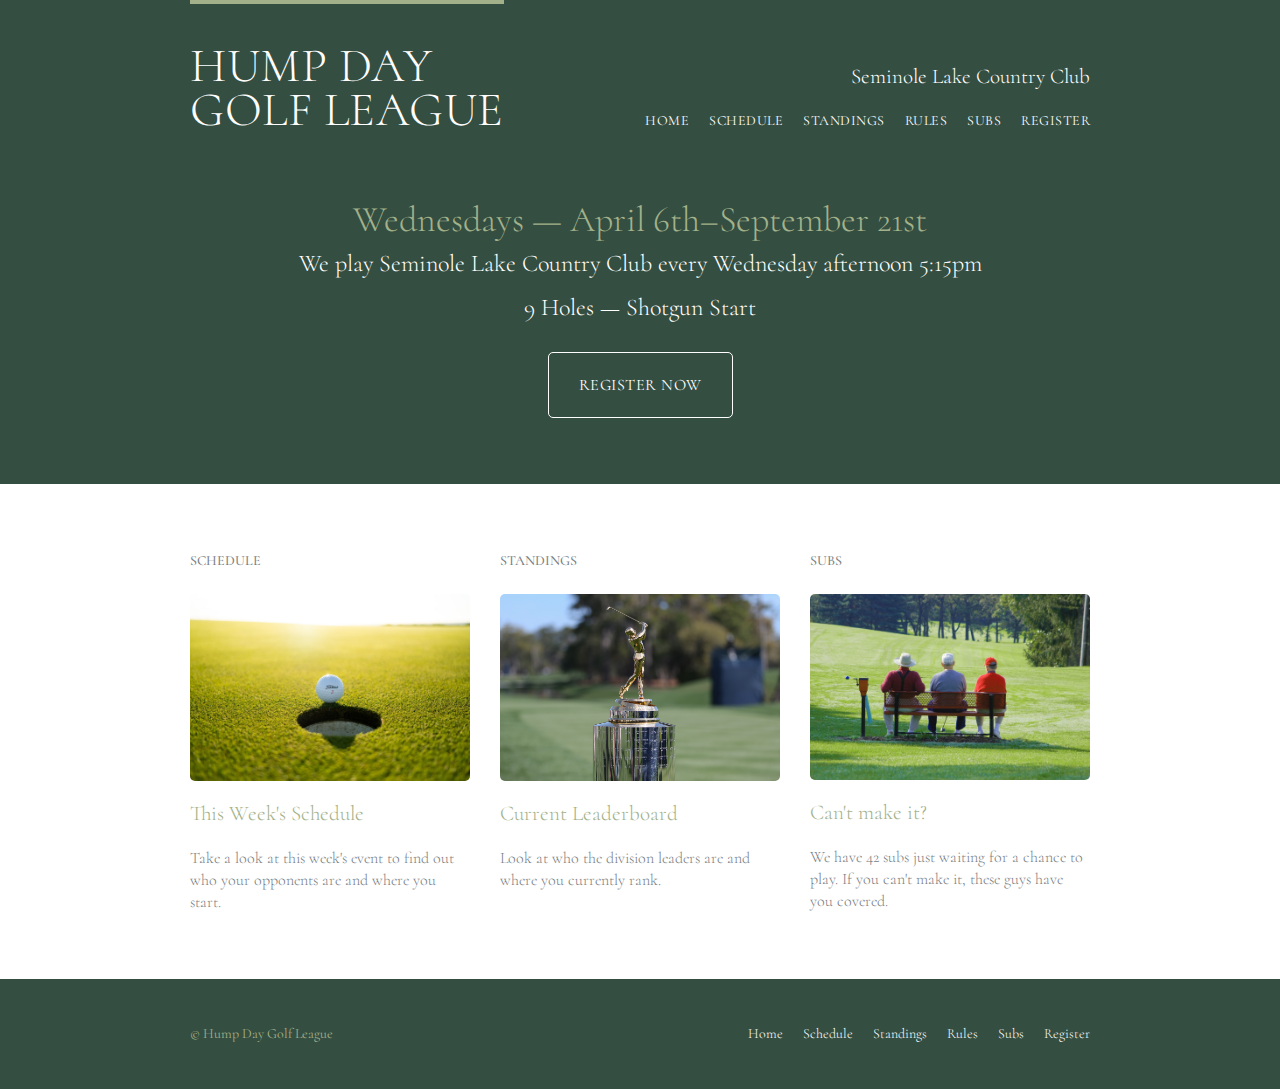
==== index.html @ 4ff3a8d1 "Removed code formatting pushed with commit 2810e1e. Reverted to formatting from initial commit e428c" ====
<!DOCTYPE html>
<html lang="en">
    <head>
        <meta charset="utf-8">
        <title>Hump Day Golf League</title>
        <link rel="stylesheet"  href="assets/stylesheets/main.css">
        <link rel="preconnect" href="https://fonts.googleapis.com">
        <link rel="preconnect" href="https://fonts.gstatic.com" crossorigin>
        <link href="https://fonts.googleapis.com/css2?family=Cormorant:wght@300&display=swap" rel="stylesheet">
    </head>
    
    <body>
        <header class="primary-header container group">
            <section>
                <h1 class="logo">
                    <a href="index.html">Hump Day <br> Golf League</a>
                </h1>
            </section>
            <h3 class="tagline"><a href="https://seminolelake.net/golf-course/">Seminole Lake Country Club</a></h3>
            <nav class="nav primary-nav">
                <ul>
                    <li><a href="index.html">Home</a></li><!--
                 --><li><a href="schedule.html">Schedule</a></li><!--
                 --><li><a href="standings.html">Standings</a></li><!--
                 --><li><a href="rules.html">Rules</a></li><!--
                 --><li><a href="subs.html">Subs</a></li><!--
                 --><li><a href="register.html">Register</a></li>
                </ul>
            </nav>
        </header>
        <section class="hero container">
            <h2>Wednesdays &mdash; April 6th&ndash;September 21st</h2>
            <p>We play Seminole Lake Country Club every Wednesday afternoon 5:15pm <br> 9 Holes &mdash; Shotgun Start</p>
            <a class="btn btn-alt" href="register.html">Register Now</a>
        </section>
        <section class="row">
            <div class="grid">
             <!-- Schedule -->
                <section class="teaser col-1-3">
                    <h5>Schedule</h5>
                    <a href="schedule.html">
                        <img src="assets/images/home/schedule.jpg" alt="Titleist stopped right before the hole">
                        <h3>This Week's Schedule</h3>
                    </a>
                    <p>Take a look at this week's event to find out who your opponents are and where you start.</p>
                </section><!-- 
                    Standings 
            --><section class="teaser col-1-3">
                    <h5>Standings</h5>
                    <a href="standings.html">
                        <img src="assets/images/home/standings.jpg" alt="Golf trophy similar to the TPC trophy">
                        <h3>Current Leaderboard</h3>
                    </a>
                    <p>Look at who the division leaders are and where you currently rank.</p>
                </section><!-- 
                    Subs 
            --><section class="teaser col-1-3">
                    <h5>Subs</h5>
                    <a href="subs.html">
                        <img src="assets/images/home/subs.jpg" alt="Three senior golfers on a bench">
                        <h3>Can't make it?</h3>
                    </a>
                    <p>We have 42 subs just waiting for a chance to play. If you can't make it, these guys have you covered.</p>
                </section>
            </div>
        </section>
        <footer class="primary-footer container group">
            <small>&copy; Hump Day Golf League</small>
            <nav class="nav">
                <ul>
                    <li><a href="index.html">Home</a></li><!--
                 --><li><a href="schedule.html">Schedule</a></li><!--
                 --><li><a href="standings.html">Standings</a></li><!--
                 --><li><a href="rules.html">Rules</a></li><!--
                 --><li><a href="subs.html">Subs</a></li><!--
                 --><li><a href="register.html">Register</a></li>
                </ul>
            </nav>
        </footer>
    </body>
</html>
---- assets/stylesheets/main.css ----
/* http://meyerweb.com/eric/tools/css/reset/ 2. v2.0 | 20110126
  License: none (public domain)
*/

html,
body,
div,
span,
applet,
object,
iframe,
h1,
h2,
h3,
h4,
h5,
h6,
p,
blockquote,
pre,
a,
abbr,
acronym,
address,
big,
cite,
code,
del,
dfn,
em,
img,
ins,
kbd,
q,
s,
samp,
small,
strike,
strong,
sub,
sup,
tt,
var,
b,
u,
i,
center,
dl,
dt,
dd,
ol,
ul,
li,
fieldset,
form,
label,
legend,
table,
caption,
tbody,
tfoot,
thead,
tr,
th,
td,
article,
aside,
canvas,
details,
embed,
figure,
figcaption,
footer,
header,
hgroup,
menu,
nav,
output,
ruby,
section,
summary,
time,
mark,
audio,
video {
  margin: 0;
  padding: 0;
  border: 0;
  font-size: 100%;
  font: inherit;
  vertical-align: baseline;
}
/* HTML5 display-role reset for older browsers */
article,
aside,
details,
figcaption,
figure,
footer,
header,
hgroup,
menu,
nav,
section {
  display: block;
}
body {
  line-height: 1;
}
ol,
ul {
  list-style: none;
}
blockquote,
q {
  quotes: none;
}
blockquote:before,
blockquote:after,
q:before,
q:after {
  content: "";
  content: none;
}
table {
  border-collapse: collapse;
  border-spacing: 0;
}

/*
    =====================================
    Custom Styles
    =====================================
*/

body {
  background: #344e41;
  color: #777e83;
  font: 300 16px/22px "Cormorant", "Open Sans", "Helvetica Neue", Helvetica,
    Arial, sans-serif;
}

h1,
h2,
h3,
h4 {
  color: #a3b18a;
}

h1 {
  font-size: 36px;
  line-height: 44px;
}

h2 {
  font-size: 24px;
  line-height: 44px;
}

h3 {
  font-size: 21px;
}

h4 {
  font-size: 18px;
}

h5 {
  color: #777e83;
  font-size: 14px;
  font-weight: 500;
  text-transform: uppercase;
}

strong {
  font-weight: 400;
}

cite,
em {
  font-style: italic;
}

/*
    =====================================
    Links
    =====================================
*/

a {
  color: #a3b18a;
  text-decoration: none;
}

a:hover {
  color: #a9b2b9;
}

p a {
  border-bottom: 1px solid #dfe2e5;
}

.primary-header a,
.primary-footer a {
  color: #fff;
}

.primary-header a:hover,
.primary-footer a:hover {
  color: #a3b18a;
}

/*
    =====================================
    Grid
    =====================================
*/

*,
*:before,
*:after {
  -webkit-box-sizing: border-box;
  -moz-box-sizing: border-box;
  box-sizing: border-box;
}

.container,
.grid {
  margin: 0 auto;
  width: 960px;
}

.container {
  padding-left: 30px;
  padding-right: 30px;
}

.col-1-3 {
  width: 33.33%;
}

.col-2-3 {
  width: 66.66%;
}

.col-1-3,
.col-2-3,
.col-1-2 {
  display: inline-block;
  vertical-align: top;
}

.grid,
.col-1-3,
.col-2-3,
.col-1-2 {
  padding-left: 15px;
  padding-right: 15px;
}

.col-1-2 {
  width: 50%;
}

.container-solo {
  margin: 0 auto;
  width: 831px;
  height: 1400px;
}

/*
    =====================================
    Clearfix
    =====================================
*/

.group:before,
.group:after {
  content: "";
  display: table;
}

.group:after {
  clear: both;
}

.group {
  clear: both;
  *zoom: 1;
}

/*
    =====================================
    Rows
    =====================================
*/

.row,
.row-alt {
  min-width: 960px;
}

.row {
  background: #fff;
  padding: 66px 0 44px 0;
}

.row-alt {
  background: #cbe2c1;
  background: -webkit-linear-gradient(to right, #a1d3b0, #f6f1d3);
  background: -moz-linear-gradient(to right, #a1d3b0, #f6f1d3);
  background: linear-gradient(to right, #a1d3b0, #f6f1d3);
  padding: 44px 0 22px 0;
}

/*
    =====================================
    Primary header
    =====================================
*/

.logo {
  border-top: 4px solid #a3b18a;
  float: left;
  font-size: 48px;
  font-weight: 100;
  letter-spacing: 0.5px;
  line-height: 44px;
  padding: 40px 0px 22px 0px;
  text-transform: uppercase;
}

.tagline {
  margin: 66px 0 22px 0;
  text-align: right;
}

.primary-nav {
  font-size: 14px;
  font-weight: 400;
  letter-spacing: 0.5px;
  text-transform: uppercase;
}

/*
    =====================================
    Primary footer
    =====================================
*/

.primary-footer small {
  float: left;
  font-weight: 400;
}

.primary-footer {
  color: #a3b18a;
  font-size: 14px;
  padding-bottom: 44px;
  padding-top: 44px;
}

/*
    =====================================
    Typography
    =====================================
*/

h1,
h3,
h4,
h5,
p,
ul.rules {
  margin-bottom: 22px;
}

ul.rules {
  list-style: square;
  margin: 0 0 22px 30px;
}

/*
    =====================================
    Leads
    =====================================
*/

.lead {
  text-align: center;
}

.lead p {
  font-size: 21px;
  line-height: 33px;
}

/*
    =====================================
    Buttons
    =====================================
*/

.btn {
  border-radius: 5px;
  color: #fff;
  cursor: pointer;
  display: inline-block;
  font-weight: 400;
  letter-spacing: 0.5px;
  margin: 0;
  text-transform: uppercase;
}

.btn-alt {
  border: 1px solid #fff;
  padding: 10px 30px;
}

.btn-alt:hover {
  background: #fff;
  color: #a3b18a;
}

/*
    =====================================
    Home
    =====================================
*/

.hero {
  color: #fff;
  line-height: 44px;
  padding: 22px 80px 66px 80px;
  text-align: center;
}

.hero h2 {
  font-size: 36px;
}

.hero p {
  font-size: 24px;
  font-weight: 100;
}

.teaser a:hover h3 {
  color: #a9b2b9;
}

.teaser img {
  border-radius: 5px;
  display: block;
  margin-bottom: 22px;
  max-width: 100%;
}

/*
    =====================================
    Navigation
    =====================================
*/

.nav {
  text-align: right;
}

.nav li {
  display: inline-block;
  margin: 0 10px;
  vertical-align: top;
}

.nav li:last-child {
  margin-right: 0;
}

/*
    =====================================
    Standings
    =====================================
*/

.standings {
  height: 100%;
  width: 100%;
}

/*
    =====================================
    Register
    =====================================
*/

.previous-members {
  list-style: square;
  margin: 0 0 22px 30px;
}

form {
  margin-bottom: 22px;
}

input,
select,
textarea {
  font: 300 16px/22px "Cormorant", "Open Sans", "Helvetica Neue", Helvetica,
    Arial, sans-serif;
}

.register-group label {
  color: #a3b18a;
  cursor: pointer;
  font-weight: 400;
}

.register-group input,
.register-group select,
.register-group textarea {
  border: 1px solid #c6c9cc;
  border-radius: 5px;
  color: #888;
  display: block;
  margin: 5px 0 27px 0;
  padding: 5px 8px;
}

.register-group input,
.register-group textarea {
  width: 100%;
}

.register-group select {
  height: 34px;
  width: 60px;
}

.register-group textarea {
  height: 78px;
}

.btn-default {
  border: 0;
  background: #a3b18a;
  padding: 11px 30px;
  font-size: 14px;
}

.btn-default:hover {
  background: #77a198;
}

/*
    =====================================
    Schedule
    =====================================
*/

table {
  margin-bottom: 44px;
  width: 100%;
}

table:last-child {
  margin-bottom: 0;
}

th,
td {
  padding-bottom: 22px;
  vertical-align: top;
}

th {
  padding-right: 45px;
  text-align: right;
  width: 20%;
}

td {
  width: 40%;
}

thead {
  line-height: 44px;
}

thead th,
thead td {
  color: #a3b18a;
  font-size: 24px;
}

tbody th {
  color: #777e83;
  font-size: 14px;
  font-weight: 400;
  padding-top: 22px;
  text-transform: uppercase;
}

tbody td {
  border-top: 1px solid #777e83;
  padding-top: 21px;
}

tbody td:first-of-type {
  padding-right: 15px;
}

tbody td:last-of-type {
  padding-left: 15px;
}

tbody td:only-of-type {
  padding-left: 0;
  padding-right: 0;
}

table a {
  color: #777e83;
}

table h4 {
  margin-bottom: 0;
}

.schedule-offset {
  color: #777e83;
}

/*
    =====================================
    Media Queries
    =====================================
*/
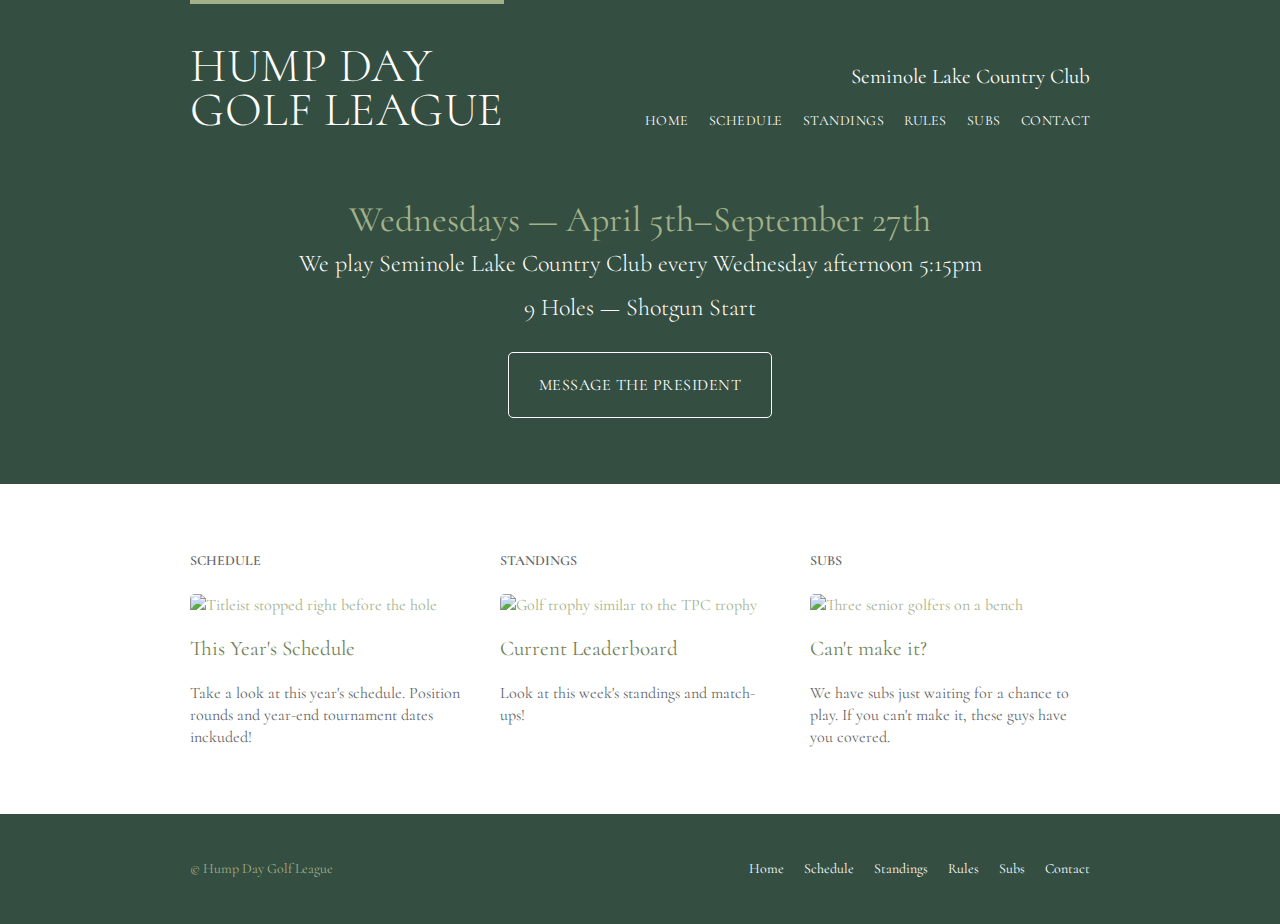
==== commit 85545700: "2023 updates" ====
--- a/index.html
+++ b/index.html
@@ -1,12 +1,14 @@
 <!DOCTYPE html>
 <html lang="en">
     <head>
-        <meta charset="utf-8">
+        <meta charset="UTF-8">
         <title>Hump Day Golf League</title>
+        <meta name="viewport" content="width=device-width, initial-scale=1.0">
         <link rel="stylesheet"  href="assets/stylesheets/main.css">
         <link rel="preconnect" href="https://fonts.googleapis.com">
         <link rel="preconnect" href="https://fonts.gstatic.com" crossorigin>
         <link href="https://fonts.googleapis.com/css2?family=Cormorant:wght@300&display=swap" rel="stylesheet">
+        <script src="https://kit.fontawesome.com/aa9390e55a.js" crossorigin="anonymous"></script>
     </head>
     
     <body>
@@ -18,20 +20,23 @@
             </section>
             <h3 class="tagline"><a href="https://seminolelake.net/golf-course/">Seminole Lake Country Club</a></h3>
             <nav class="nav primary-nav">
-                <ul>
+                <button class="my-button" id="my-button">
+                    <i class="fas fa-bars"></i>
+                </button>
+                <ul id="mynav">
                     <li><a href="index.html">Home</a></li><!--
                  --><li><a href="schedule.html">Schedule</a></li><!--
                  --><li><a href="standings.html">Standings</a></li><!--
                  --><li><a href="rules.html">Rules</a></li><!--
                  --><li><a href="subs.html">Subs</a></li><!--
-                 --><li><a href="register.html">Register</a></li>
+                 --><li><a href="contact.html">Contact</a></li>
                 </ul>
             </nav>
         </header>
         <section class="hero container">
-            <h2>Wednesdays &mdash; April 6th&ndash;September 21st</h2>
+            <h2>Wednesdays &mdash; April 5th&ndash;September 27th</h2>
             <p>We play Seminole Lake Country Club every Wednesday afternoon 5:15pm <br> 9 Holes &mdash; Shotgun Start</p>
-            <a class="btn btn-alt" href="register.html">Register Now</a>
+            <a class="btn btn-alt" href="contact.html">Message the President</a>
         </section>
         <section class="row">
             <div class="grid">
@@ -40,9 +45,9 @@
                     <h5>Schedule</h5>
                     <a href="schedule.html">
                         <img src="assets/images/home/schedule.jpg" alt="Titleist stopped right before the hole">
-                        <h3>This Week's Schedule</h3>
+                        <h3>This Year's Schedule</h3>
                     </a>
-                    <p>Take a look at this week's event to find out who your opponents are and where you start.</p>
+                    <p>Take a look at this year's schedule. Position rounds and year-end tournament dates inckuded!</p>
                 </section><!-- 
                     Standings 
             --><section class="teaser col-1-3">
@@ -51,7 +56,7 @@
                         <img src="assets/images/home/standings.jpg" alt="Golf trophy similar to the TPC trophy">
                         <h3>Current Leaderboard</h3>
                     </a>
-                    <p>Look at who the division leaders are and where you currently rank.</p>
+                    <p>Look at this week's standings and match-ups!</p>
                 </section><!-- 
                     Subs 
             --><section class="teaser col-1-3">
@@ -60,7 +65,7 @@
                         <img src="assets/images/home/subs.jpg" alt="Three senior golfers on a bench">
                         <h3>Can't make it?</h3>
                     </a>
-                    <p>We have 42 subs just waiting for a chance to play. If you can't make it, these guys have you covered.</p>
+                    <p>We have subs just waiting for a chance to play. If you can't make it, these guys have you covered.</p>
                 </section>
             </div>
         </section>
@@ -73,9 +78,11 @@
                  --><li><a href="standings.html">Standings</a></li><!--
                  --><li><a href="rules.html">Rules</a></li><!--
                  --><li><a href="subs.html">Subs</a></li><!--
-                 --><li><a href="register.html">Register</a></li>
+                 --><li><a href="contact.html">Contact</a></li>
                 </ul>
             </nav>
         </footer>
+
+        <script type="text/javascript" src="app.js"></script>
     </body>
 </html>--- a/assets/stylesheets/main.css
+++ b/assets/stylesheets/main.css
@@ -135,8 +135,8 @@
 
 body {
   background: #344e41;
-  color: #777e83;
-  font: 300 16px/22px "Cormorant", "Open Sans", "Helvetica Neue", Helvetica,
+  color: #5f6468;
+  font: 400 16px/22px "Cormorant", "Open Sans", "Helvetica Neue", Helvetica,
     Arial, sans-serif;
 }
 
@@ -144,6 +144,10 @@
 h2,
 h3,
 h4 {
+  color: #718055;
+}
+
+.hero h2 {
   color: #a3b18a;
 }
 
@@ -166,9 +170,9 @@
 }
 
 h5 {
-  color: #777e83;
+  color: #5f6468;
   font-size: 14px;
-  font-weight: 500;
+  font-weight: 600;
   text-transform: uppercase;
 }
 
@@ -227,7 +231,7 @@
 .container,
 .grid {
   margin: 0 auto;
-  width: 960px;
+  max-width: 960px;
 }
 
 .container {
@@ -295,10 +299,10 @@
     =====================================
 */
 
-.row,
+/* .row,
 .row-alt {
-  min-width: 960px;
-}
+  max-width: 960px;
+} */
 
 .row {
   background: #fff;
@@ -422,6 +426,19 @@
   color: #a3b18a;
 }
 
+.my-button {
+  background-color: transparent;
+  border: 10px;
+  /* color: black; */
+  cursor: pointer;
+  font-size: 30px;
+  margin-left: 32px;
+  float: left;
+  line-height: 70px;
+  display: none;
+}
+
+
 /*
     =====================================
     Home
@@ -587,14 +604,14 @@
 
 thead th,
 thead td {
-  color: #a3b18a;
+  color: #718055;
   font-size: 24px;
 }
 
 tbody th {
-  color: #777e83;
+  color: #5f6468;
   font-size: 14px;
-  font-weight: 400;
+  font-weight: 500;
   padding-top: 22px;
   text-transform: uppercase;
 }
@@ -634,3 +651,174 @@
     Media Queries
     =====================================
 */
+
+@media screen and (min-width: 768px) and (max-width: 1023px) {
+
+  html,
+  body {
+    width: 100vw;
+  }
+
+  .logo {
+    float: none;
+    margin-bottom: 0;
+    font-size: 2.5em;
+  }
+
+  .hero h2 {
+    font-size: 1.75em;
+  }
+
+  .hero p {
+    font-size: 1.2em;
+  }
+
+  .primary-header {
+    width: 100%;
+  }
+
+  .row,
+  .row-alt {
+    display: flex;
+    width: 100%;
+  }
+
+  .primary-nav ul {
+    display: flex;
+    flex-wrap: nowrap;
+    flex-direction: row;
+    justify-content: space-evenly;
+    align-content: space-around;
+    position: absolute;
+    top: 17%;
+  }
+
+}
+
+@media screen and (max-width: 767px) {
+
+  html,
+  body {
+    width: 100vw;
+  }
+
+  .logo {
+    float: none;
+    margin-bottom: 0;
+    font-size: 2.5em;
+  }
+
+  .primary-nav button {
+    display: block;
+    position: absolute;
+    right: 2%;
+    top: 2%;
+    color: white;
+    background: transparent;
+  }
+
+  .hero h2 {
+    font-size: 1.75em;
+  }
+
+  .hero p {
+    font-size: 1.2em;
+  }
+
+  .row,
+  .row-alt {
+    min-width: auto;
+    padding: 10% 0 10% 0;
+  }
+
+  .col-1-3,
+  .col-2-3,
+  .col-1-2 {
+    display: block;
+    width: 90vw;
+  }
+
+  .col-1-3 {
+    width: 90vw;
+  }
+
+  .lead h1 {
+    margin-bottom: 0;
+  }
+
+  .container {
+    width: 90vw;
+    padding-left: 2%;
+    padding-right: 2%;
+  }
+
+  .container-solo{
+    height: 100%;
+    width: 100%;
+  }
+
+  .container-solo img {
+    width: 100%;
+    height: auto;
+  }
+
+  .container,
+  .grid {
+    width: 90vw;
+  }
+
+  .tagline {
+    text-align: left;
+    height: 100%;
+    margin-top: 22px;
+    margin-bottom: 22px;
+  }
+
+  .primary-nav ul {
+    display: none;
+  }
+
+  .primary-nav ul.show {
+    display: flex;
+    position: absolute;
+    top: 10%;
+    right: 0;
+    flex-direction: column;
+    flex-wrap: nowrap;
+    align-content: center;
+    justify-content: space-evenly;
+    align-items: center;
+    text-align: center;
+    width: 100%;
+    height: 100%;
+    background-color: #344e41;
+  }
+
+  h1.hideLogo a {
+    color: transparent;
+  }
+
+  .primary-nav li:last-child{
+    margin-right: 10px;
+  }
+
+  .grid,
+  .col-1-3,
+  .col-2-3,
+  .col-1-2 {
+    padding-left: 0;
+    padding-right: 0;
+    margin-top: 15%;
+    margin-bottom: 5%;
+    display: flex;
+    flex-direction: column;
+    flex-wrap: nowrap;
+    align-content: space-around;
+    justify-content: space-around;
+    align-items: center;
+  }
+
+  .primary-footer .nav ul {
+    display: none;
+  }
+}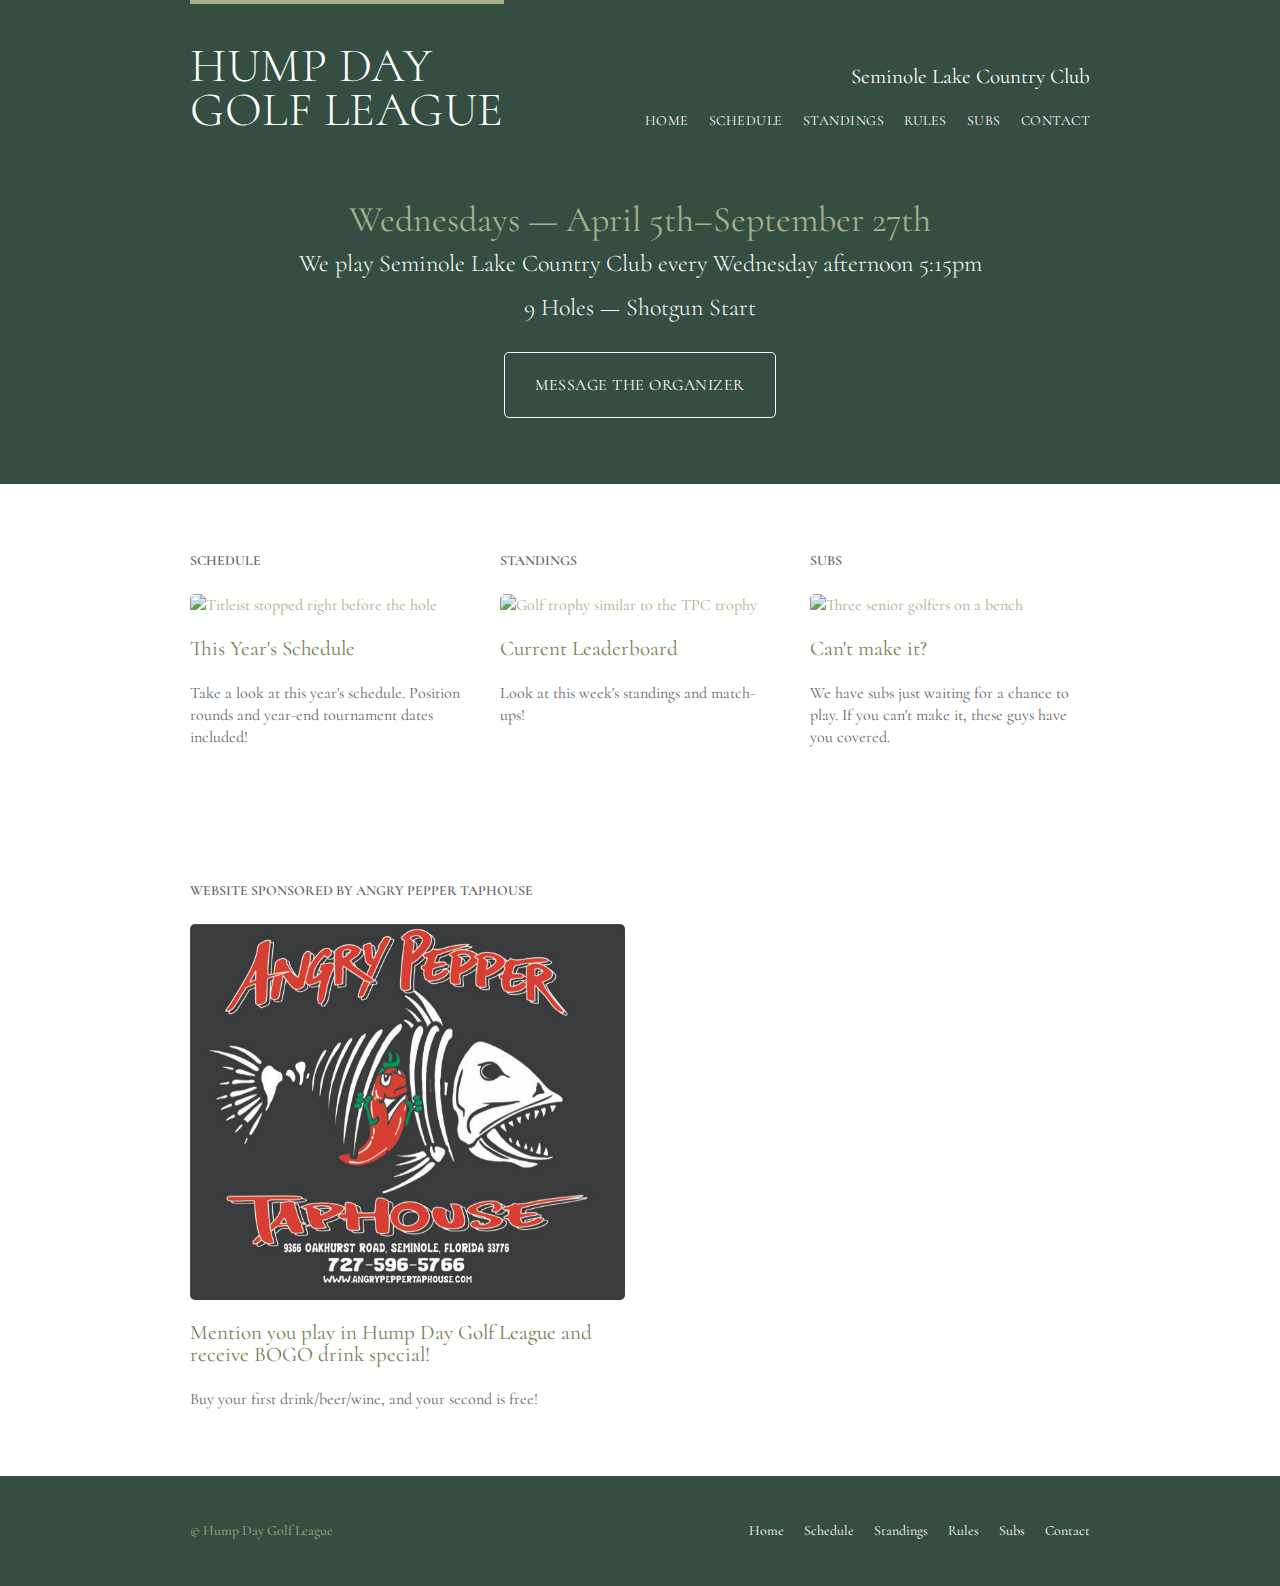
==== commit 250015d8: "update contact & introduce sponsor" ====
--- a/index.html
+++ b/index.html
@@ -4,6 +4,7 @@
         <meta charset="UTF-8">
         <title>Hump Day Golf League</title>
         <meta name="viewport" content="width=device-width, initial-scale=1.0">
+        <link rel="icon" type="image/png" sizes="32x32" href="/assets/images/favicon.png"/>
         <link rel="stylesheet"  href="assets/stylesheets/main.css">
         <link rel="preconnect" href="https://fonts.googleapis.com">
         <link rel="preconnect" href="https://fonts.gstatic.com" crossorigin>
@@ -36,7 +37,7 @@
         <section class="hero container">
             <h2>Wednesdays &mdash; April 5th&ndash;September 27th</h2>
             <p>We play Seminole Lake Country Club every Wednesday afternoon 5:15pm <br> 9 Holes &mdash; Shotgun Start</p>
-            <a class="btn btn-alt" href="contact.html">Message the President</a>
+            <a class="btn btn-alt" href="contact.html">Message the Organizer</a>
         </section>
         <section class="row">
             <div class="grid">
@@ -47,7 +48,7 @@
                         <img src="assets/images/home/schedule.jpg" alt="Titleist stopped right before the hole">
                         <h3>This Year's Schedule</h3>
                     </a>
-                    <p>Take a look at this year's schedule. Position rounds and year-end tournament dates inckuded!</p>
+                    <p>Take a look at this year's schedule. Position rounds and year-end tournament dates included!</p>
                 </section><!-- 
                     Standings 
             --><section class="teaser col-1-3">
@@ -69,6 +70,20 @@
                 </section>
             </div>
         </section>
+        <section class="row">
+           <div class="grid">
+                <section class="teaser col-1-2">
+                    <h5>Website Sponsored by Angry Pepper Taphouse</h5>
+                    <a href="https://www.angrypeppertaphouse.com">
+                        <img src="assets/images/home/angrypepperlogo.jpg" alt="Angry Pepper Taphouse Logo">
+                        <h3>Mention you play in Hump Day Golf League and receive BOGO drink special!</h3>
+                    </a>
+                    <p>Buy your first drink/beer/wine, and your second is free!</p>
+                </section><!--
+                    Map
+             --><iframe class="map" src="https://www.google.com/maps/embed?pb=!1m18!1m12!1m3!1d3527.4465797245603!2d-82.83328692368602!3d27.85754897609691!2m3!1f0!2f0!3f0!3m2!1i1024!2i768!4f13.1!3m3!1m2!1s0x88c2f967e090e795%3A0x38a82a57a1de6003!2sAngry%20Pepper%20Taphouse!5e0!3m2!1sen!2sus!4v1683034256078!5m2!1sen!2sus" allowfullscreen="" loading="lazy" referrerpolicy="no-referrer-when-downgrade"></iframe>
+           </div>
+        </section>
         <footer class="primary-footer container group">
             <small>&copy; Hump Day Golf League</small>
             <nav class="nav">
--- a/assets/stylesheets/main.css
+++ b/assets/stylesheets/main.css
@@ -472,6 +472,10 @@
   max-width: 100%;
 }
 
+.map {
+  margin-top: 4.75%;
+}
+
 /*
     =====================================
     Navigation
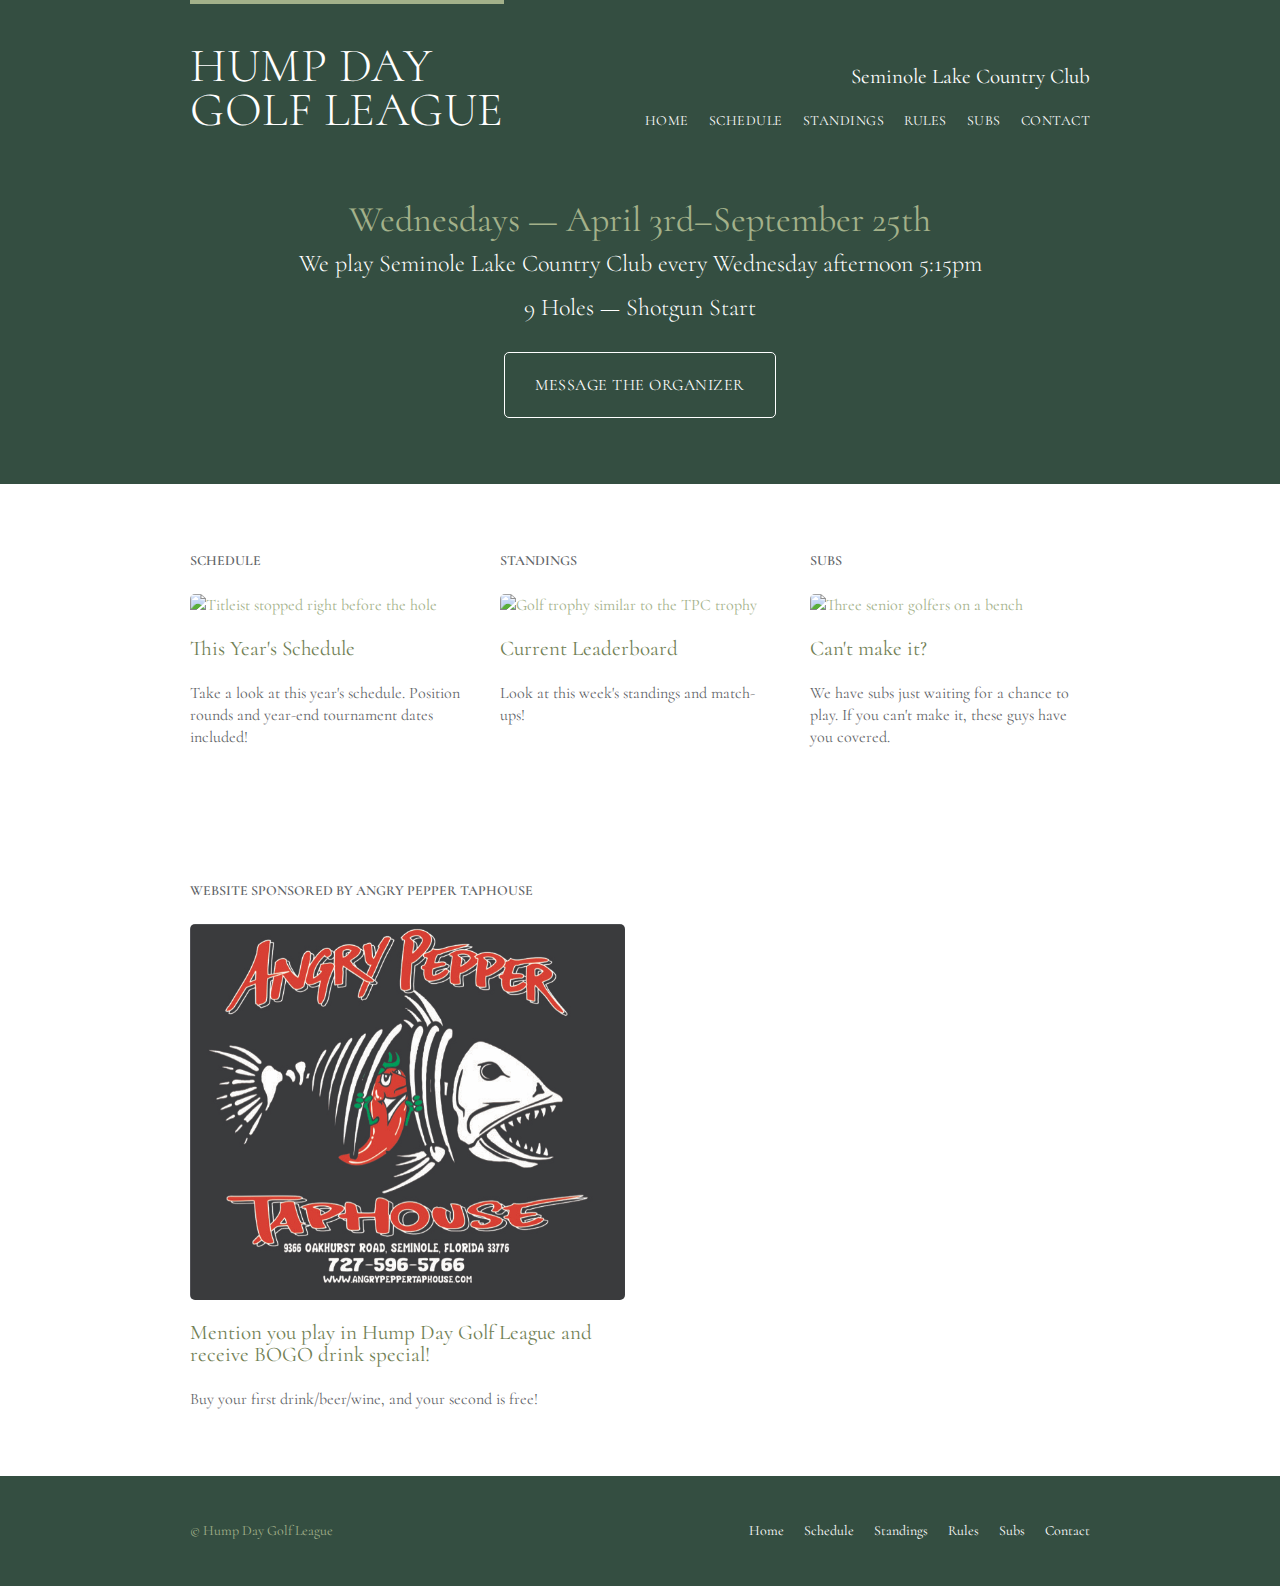
==== commit 461f31f6: "update to 2024 dates and info" ====
--- a/index.html
+++ b/index.html
@@ -35,7 +35,7 @@
             </nav>
         </header>
         <section class="hero container">
-            <h2>Wednesdays &mdash; April 5th&ndash;September 27th</h2>
+            <h2>Wednesdays &mdash; April 3rd&ndash;September 25th</h2>
             <p>We play Seminole Lake Country Club every Wednesday afternoon 5:15pm <br> 9 Holes &mdash; Shotgun Start</p>
             <a class="btn btn-alt" href="contact.html">Message the Organizer</a>
         </section>
--- a/assets/stylesheets/main.css
+++ b/assets/stylesheets/main.css
@@ -474,6 +474,8 @@
 
 .map {
   margin-top: 4.75%;
+  height: 376px;
+  max-width: 100%;
 }
 
 /*
@@ -756,9 +758,8 @@
     padding-right: 2%;
   }
 
-  .container-solo{
-    height: 100%;
-    width: 100%;
+  .container-solo {
+    width: 95%;
   }
 
   .container-solo img {
